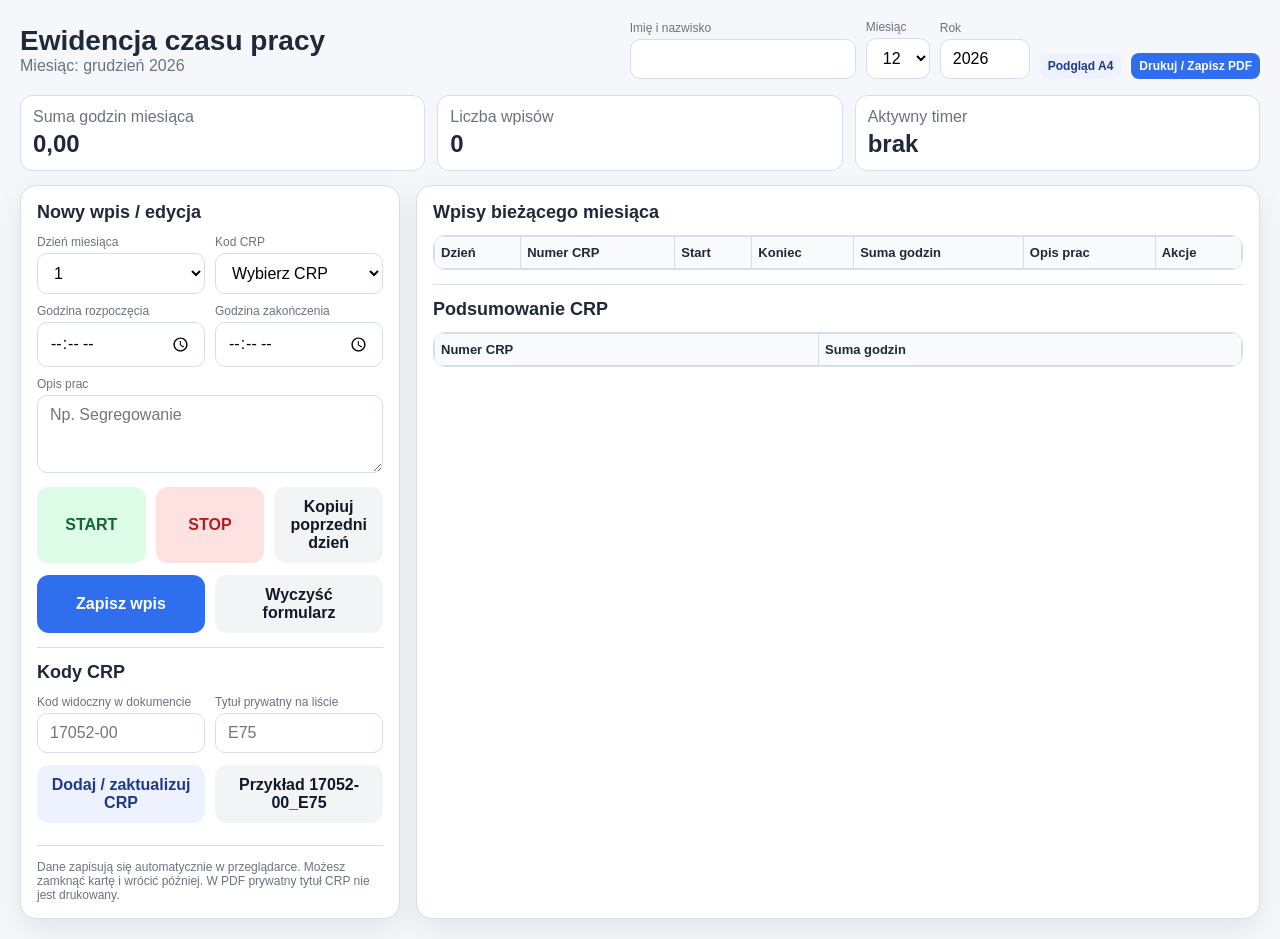
==== Ewidencja v2.html @ 14634619 "Add files via upload" ====
<!DOCTYPE html>
<html lang="pl">
<head>
  <meta charset="UTF-8" />
  <meta name="viewport" content="width=device-width, initial-scale=1.0" />
  <title>Ewidencja czasu pracy</title>
  <style>
    :root {
      --bg: #f5f7fb;
      --panel: #ffffff;
      --line: #d7ddea;
      --text: #1f2937;
      --muted: #6b7280;
      --brand: #2f6fed;
      --brand-2: #1d4ed8;
      --weekend: #fce7f3;
      --danger: #b91c1c;
      --ok: #166534;
      --shadow: 0 10px 30px rgba(0,0,0,.08);
    }
    * { box-sizing: border-box; }
    body {
      margin: 0;
      font-family: Arial, Helvetica, sans-serif;
      background: var(--bg);
      color: var(--text);
    }
    .wrap {
      max-width: 1400px;
      margin: 0 auto;
      padding: 20px;
    }
    .topbar {
      display: flex;
      gap: 12px;
      flex-wrap: wrap;
      align-items: center;
      justify-content: space-between;
      margin-bottom: 16px;
    }
    h1 {
      margin: 0;
      font-size: 28px;
    }
    .muted { color: var(--muted); }
    .grid {
      display: grid;
      grid-template-columns: 380px 1fr;
      gap: 16px;
    }
    .panel {
      background: var(--panel);
      border: 1px solid var(--line);
      border-radius: 16px;
      box-shadow: var(--shadow);
      padding: 16px;
    }
    .panel h2 {
      margin: 0 0 12px;
      font-size: 18px;
    }
    .form-row {
      display: grid;
      grid-template-columns: 1fr 1fr;
      gap: 10px;
      margin-bottom: 10px;
    }
    .form-row.single { grid-template-columns: 1fr; }
    label {
      display: block;
      font-size: 12px;
      color: var(--muted);
      margin-bottom: 4px;
    }
    input, select, textarea, button {
      width: 100%;
      font: inherit;
    }
    input, select, textarea {
      border: 1px solid var(--line);
      border-radius: 10px;
      padding: 10px 12px;
      background: #fff;
    }
    textarea { min-height: 78px; resize: vertical; }
    .btns {
      display: grid;
      grid-template-columns: repeat(2, 1fr);
      gap: 10px;
      margin-top: 12px;
    }
    .btns-3 {
      display: grid;
      grid-template-columns: repeat(3, 1fr);
      gap: 10px;
    }
    button {
      border: 0;
      border-radius: 12px;
      padding: 11px 12px;
      cursor: pointer;
      font-weight: 700;
    }
    .primary { background: var(--brand); color: #fff; }
    .primary:hover { background: var(--brand-2); }
    .secondary { background: #eef2ff; color: #1e3a8a; }
    .ghost { background: #f3f4f6; color: #111827; }
    .danger { background: #fee2e2; color: var(--danger); }
    .success { background: #dcfce7; color: var(--ok); }
    .chips {
      display: flex;
      flex-wrap: wrap;
      gap: 8px;
      margin-top: 8px;
    }
    .chip {
      border: 1px solid var(--line);
      border-radius: 999px;
      padding: 6px 10px;
      background: #fff;
      font-size: 12px;
    }
    table {
      width: 100%;
      border-collapse: collapse;
      font-size: 13px;
      background: #fff;
    }
    th, td {
      border: 1px solid var(--line);
      padding: 8px 6px;
      vertical-align: top;
      text-align: left;
    }
    th {
      background: #f8fafc;
      position: sticky;
      top: 0;
      z-index: 1;
    }
    tr.weekend td { background: #fff7fb; }
    .table-wrap { max-height: 62vh; overflow: auto; border-radius: 12px; border: 1px solid var(--line); }
    .actions {
      display: flex;
      gap: 6px;
      flex-wrap: wrap;
    }
    .mini {
      width: auto;
      padding: 6px 8px;
      border-radius: 8px;
      font-size: 12px;
      font-weight: 700;
    }
    .summary {
      display: grid;
      grid-template-columns: repeat(3, 1fr);
      gap: 12px;
      margin-bottom: 14px;
    }
    .card {
      border: 1px solid var(--line);
      border-radius: 12px;
      background: #fff;
      padding: 12px;
    }
    .big {
      font-size: 24px;
      font-weight: 800;
      margin-top: 4px;
    }
    .hr { height: 1px; background: var(--line); margin: 14px 0; }
    .hint { font-size: 12px; color: var(--muted); }
    .inline {
      display: flex;
      gap: 10px;
      align-items: end;
    }

    /* A4 preview / print */
    #printSheet {
      display: none;
      background: white;
      color: black;
      width: 210mm;
      min-height: 297mm;
      padding: 8mm 8mm 6mm 8mm;
      margin: 0 auto;
      box-sizing: border-box;
      font-size: 10px;
    }
    .doc-title {
      font-size: 14px;
      font-weight: 700;
      margin-bottom: 8px;
    }
    .doc-meta {
      display: flex;
      justify-content: space-between;
      margin-bottom: 6px;
      font-size: 10px;
    }
    .doc-table th, .doc-table td {
      border: 1px solid #000;
      padding: 2px 3px;
      font-size: 9px;
      line-height: 1.1;
    }
    .doc-table th {
      background: #fff;
      text-align: center;
      font-weight: 700;
    }
    .doc-table tr.weekend td { background: #ffe8f2 !important; }
    .doc-bottom {
      margin-top: 6px;
      display: grid;
      grid-template-columns: 1fr 180px;
      gap: 12px;
    }
    .doc-sign {
      margin-top: 12px;
      display: grid;
      grid-template-columns: 1fr 1fr;
      gap: 18px;
    }
    .sign-line {
      margin-top: 18px;
      border-top: 1px solid #000;
      height: 14px;
      font-size: 9px;
      padding-top: 2px;
      text-align: center;
    }
    @page { size: A4 portrait; margin: 8mm; }
    @media (max-width: 1100px) {
      .grid { grid-template-columns: 1fr; }
      .summary { grid-template-columns: 1fr; }
    }
    @media print {
      body * { visibility: hidden !important; }
      #printSheet, #printSheet * { visibility: visible !important; }
      #printSheet {
        display: block !important;
        position: absolute;
        left: 0;
        top: 0;
        width: 210mm;
        min-height: 297mm;
        margin: 0;
        padding: 0;
      }
    }
  </style>
</head>
<body>
  <div class="wrap">
    <div class="topbar">
      <div>
        <h1>Ewidencja czasu pracy</h1>
        <div class="muted" id="monthLabel"></div>
      </div>
		<div class="inline">
  <div>
    <label>Imię i nazwisko</label>
    <input id="fullName" />
  </div>

  <div>
    <label>Miesiąc</label>
    <select id="monthSelect"></select>
  </div>

  <div>
    <label>Rok</label>
    <input id="yearInput" type="number" style="width:90px" />
  </div>

  <button class="secondary mini" id="previewBtn">Podgląd A4</button>
  <button class="primary mini" id="printBtn">Drukuj / Zapisz PDF</button>
</div>
    </div>

    <div class="summary">
      <div class="card"><div class="muted">Suma godzin miesiąca</div><div class="big" id="sumHours">0,0</div></div>
      <div class="card"><div class="muted">Liczba wpisów</div><div class="big" id="rowCount">0</div></div>
      <div class="card"><div class="muted">Aktywny timer</div><div class="big" id="timerState">brak</div></div>
    </div>

    <div class="grid">
      <div class="panel">
        <h2>Nowy wpis / edycja</h2>
        <div class="form-row">
          <div>
            <label>Dzień miesiąca</label>
            <select id="day"></select>
          </div>
          <div>
            <label>Kod CRP</label>
            <select id="crpSelect"></select>
          </div>
        </div>
        <div class="form-row">
          <div>
            <label>Godzina rozpoczęcia</label>
            <input id="startTime" type="time" />
          </div>
          <div>
            <label>Godzina zakończenia</label>
            <input id="endTime" type="time" />
          </div>
        </div>
        <div class="form-row single">
          <div>
            <label>Opis prac</label>
            <textarea id="description" placeholder="Np. Segregowanie"></textarea>
          </div>
        </div>
        <div class="btns-3">
          <button class="success" id="startBtn">START</button>
          <button class="danger" id="stopBtn">STOP</button>
          <button class="ghost" id="copyPrevBtn">Kopiuj poprzedni dzień</button>
        </div>
        <div class="btns">
          <button class="primary" id="saveBtn">Zapisz wpis</button>
          <button class="ghost" id="resetBtn">Wyczyść formularz</button>
        </div>
        <div class="hr"></div>
        <h2>Kody CRP</h2>
        <div class="form-row">
          <div>
            <label>Kod widoczny w dokumencie</label>
            <input id="crpCode" placeholder="17052-00" />
          </div>
          <div>
            <label>Tytuł prywatny na liście</label>
            <input id="crpLabel" placeholder="E75" />
          </div>
        </div>
        <div class="btns">
          <button class="secondary" id="addCrpBtn">Dodaj / zaktualizuj CRP</button>
          <button class="ghost" id="seedCrpBtn">Przykład 17052-00_E75</button>
        </div>
        <div class="chips" id="crpChips"></div>
        <div class="hr"></div>
        <div class="hint">
          Dane zapisują się automatycznie w przeglądarce. Możesz zamknąć kartę i wrócić później. W PDF prywatny tytuł CRP nie jest drukowany.
        </div>
      </div>

      <div class="panel">
        <h2>Wpisy bieżącego miesiąca</h2>
        <div class="table-wrap">
          <table>
            <thead>
              <tr>
                <th>Dzień</th>
                <th>Numer CRP</th>
                <th>Start</th>
                <th>Koniec</th>
                <th>Suma godzin</th>
                <th>Opis prac</th>
                <th>Akcje</th>
              </tr>
            </thead>
            <tbody id="entriesBody"></tbody>
          </table>
        </div>
        <div class="hr"></div>
        <h2>Podsumowanie CRP</h2>
        <div class="table-wrap" style="max-height:220px;">
          <table>
            <thead>
              <tr><th>Numer CRP</th><th>Suma godzin</th></tr>
            </thead>
            <tbody id="crpSummaryBody"></tbody>
          </table>
        </div>
      </div>
    </div>
  </div>

  <div id="printSheet"></div>

<script>
const STORAGE_KEY = 'ewidencja-czasu-pracy-v1';
const now = new Date();

const state = loadState() || {
  month: now.getMonth(),
  year: now.getFullYear(),
  fullName: '',
  crps: [],
  entries: [],
  activeTimer: null,
  editingId: null
};

const el = (id) => document.getElementById(id);

const monthLabel = el('monthLabel');
const daySelect = el('day');
const crpSelect = el('crpSelect');
const entriesBody = el('entriesBody');
const crpSummaryBody = el('crpSummaryBody');
const fullNameInput = el('fullName');
const printSheet = el('printSheet');

let monthSelect;
let yearInput;

function initMonthControls() {
  monthSelect = document.getElementById('monthSelect');
  yearInput = document.getElementById('yearInput');

  monthSelect.innerHTML = '';

  for (let i = 0; i < 12; i++) {
    const opt = document.createElement('option');
    opt.value = i;
    opt.textContent = i + 1;
    monthSelect.appendChild(opt);
  }

  monthSelect.value = state.month;
  yearInput.value = state.year;

  monthSelect.onchange = () => {
    state.month = Number(monthSelect.value);
    renderDays();
    renderEntries();
    updateMonthLabel();
    saveState();
  };

  yearInput.oninput = () => {
    state.year = Number(yearInput.value);
    renderDays();
    renderEntries();
    updateMonthLabel();
    saveState();
  };
}

function updateMonthLabel() {
  monthLabel.textContent =
    `Miesiąc: ${polishMonthYear(new Date(state.year, state.month, 1))}`;
}

function loadState() {
  try { return JSON.parse(localStorage.getItem(STORAGE_KEY)); }
  catch { return null; }
}

function saveState() {
  localStorage.setItem(STORAGE_KEY, JSON.stringify(state));
}

function polishMonthYear(d) {
  return d.toLocaleDateString('pl-PL', { month: 'long', year: 'numeric' });
}

function daysInMonth(year, month) {
  return new Date(year, month + 1, 0).getDate();
}

function isWeekend(day) {
  const d = new Date(state.year, state.month, day);
  const w = d.getDay();
  return w === 0 || w === 6;
}

function decimalHours(start, end) {
  if (!start || !end) return 0;
  const [sh, sm] = start.split(':').map(Number);
  const [eh, em] = end.split(':').map(Number);
  let minutes = (eh * 60 + em) - (sh * 60 + sm);
  if (minutes < 0) minutes += 24 * 60;
  return Math.round((minutes / 60) * 100) / 100;
}

function fmtHours(num) {
  return (Math.round(num * 100) / 100).toFixed(2).replace('.', ',');
}

function renderDays() {
  const total = daysInMonth(state.year, state.month);
  daySelect.innerHTML = '';
  for (let i = 1; i <= total; i++) {
    const opt = document.createElement('option');
    opt.value = i;
    opt.textContent = i;
    daySelect.appendChild(opt);
  }
}

function crpDisplayName(crp) {
  return crp.label ? `${crp.code}_${crp.label}` : crp.code;
}

function renderCrps() {
  crpSelect.innerHTML = '';
  const blank = document.createElement('option');
  blank.value = '';
  blank.textContent = 'Wybierz CRP';
  crpSelect.appendChild(blank);

  state.crps.forEach((crp) => {
    const opt = document.createElement('option');
    opt.value = crp.id;
    opt.textContent = crpDisplayName(crp);
    crpSelect.appendChild(opt);
  });
}

function renderEntries() {
  entriesBody.innerHTML = '';

  state.entries.forEach((entry) => {
    const tr = document.createElement('tr');
    if (isWeekend(entry.day)) tr.classList.add('weekend');

    const crp = state.crps.find(c => c.id === entry.crpId);

    tr.innerHTML = `
      <td>${entry.day}</td>
      <td>${crp ? crpDisplayName(crp) : ''}</td>
      <td>${entry.start}</td>
      <td>${entry.end}</td>
      <td>${fmtHours(entry.hours)}</td>
      <td>${entry.description}</td>
      <td></td>
    `;

    entriesBody.appendChild(tr);
  });

  updateSummary();
}

function updateSummary() {
  const total = state.entries.reduce((a,e) => a + (e.hours || 0), 0);
  el('sumHours').textContent = fmtHours(total);
  el('rowCount').textContent = state.entries.length;
  saveState();
}

function saveEntry() {
  const entry = {
    id: crypto.randomUUID(),
    day: Number(daySelect.value),
    crpId: crpSelect.value,
    start: el('startTime').value,
    end: el('endTime').value,
    description: el('description').value,
    hours: decimalHours(el('startTime').value, el('endTime').value)
  };

  state.entries.push(entry);
  renderEntries();
}

function addOrUpdateCrp() {
  const code = el('crpCode').value;
  const label = el('crpLabel').value;

  if (!code) return;

  state.crps.push({ id: crypto.randomUUID(), code, label });
  renderCrps();
}

function startTimer() {
  const d = new Date();
  el('startTime').value = d.toTimeString().slice(0,5);
}

function stopTimer() {
  const d = new Date();
  el('endTime').value = d.toTimeString().slice(0,5);
}

el('saveBtn').onclick = saveEntry;
el('addCrpBtn').onclick = addOrUpdateCrp;
el('startBtn').onclick = startTimer;
el('stopBtn').onclick = stopTimer;

fullNameInput.oninput = () => {
  state.fullName = fullNameInput.value;
  saveState();
};

renderDays();
renderCrps();
renderEntries();

initMonthControls();
updateMonthLabel();
</script>
</body>
</html>
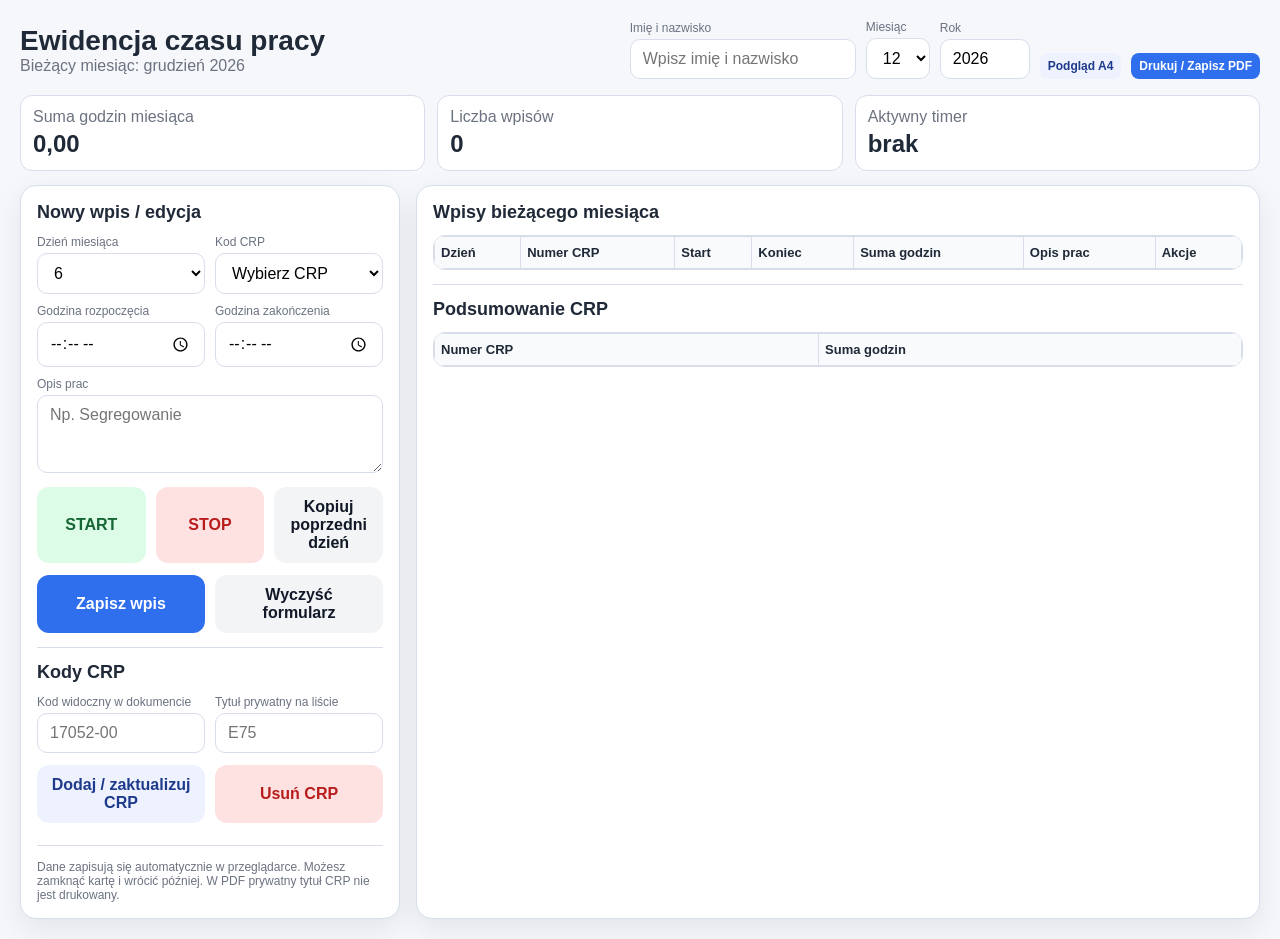
==== commit b1b3399d: "Add files via upload" ====
--- a/Ewidencja v2.html
+++ b/Ewidencja v2.html
@@ -175,9 +175,9 @@
       display: flex;
       gap: 10px;
       align-items: end;
-    }
-
-    /* A4 preview / print */
+      flex-wrap: wrap;
+    }
+
     #printSheet {
       display: none;
       background: white;
@@ -189,17 +189,6 @@
       box-sizing: border-box;
       font-size: 10px;
     }
-    .doc-title {
-      font-size: 14px;
-      font-weight: 700;
-      margin-bottom: 8px;
-    }
-    .doc-meta {
-      display: flex;
-      justify-content: space-between;
-      margin-bottom: 6px;
-      font-size: 10px;
-    }
     .doc-table th, .doc-table td {
       border: 1px solid #000;
       padding: 2px 3px;
@@ -210,33 +199,17 @@
       background: #fff;
       text-align: center;
       font-weight: 700;
-    }
-    .doc-table tr.weekend td { background: #ffe8f2 !important; }
-    .doc-bottom {
-      margin-top: 6px;
-      display: grid;
-      grid-template-columns: 1fr 180px;
-      gap: 12px;
-    }
-    .doc-sign {
-      margin-top: 12px;
-      display: grid;
-      grid-template-columns: 1fr 1fr;
-      gap: 18px;
-    }
-    .sign-line {
-      margin-top: 18px;
-      border-top: 1px solid #000;
-      height: 14px;
-      font-size: 9px;
-      padding-top: 2px;
-      text-align: center;
-    }
+      position: static;
+    }
+    .doc-table tr.weekend td { background: #FFF2CC !important; }
+
     @page { size: A4 portrait; margin: 8mm; }
+
     @media (max-width: 1100px) {
       .grid { grid-template-columns: 1fr; }
       .summary { grid-template-columns: 1fr; }
     }
+
     @media print {
       body * { visibility: hidden !important; }
       #printSheet, #printSheet * { visibility: visible !important; }
@@ -260,29 +233,30 @@
         <h1>Ewidencja czasu pracy</h1>
         <div class="muted" id="monthLabel"></div>
       </div>
-		<div class="inline">
-  <div>
-    <label>Imię i nazwisko</label>
-    <input id="fullName" />
-  </div>
-
-  <div>
-    <label>Miesiąc</label>
-    <select id="monthSelect"></select>
-  </div>
-
-  <div>
-    <label>Rok</label>
-    <input id="yearInput" type="number" style="width:90px" />
-  </div>
-
-  <button class="secondary mini" id="previewBtn">Podgląd A4</button>
-  <button class="primary mini" id="printBtn">Drukuj / Zapisz PDF</button>
-</div>
+
+      <div class="inline">
+        <div>
+          <label>Imię i nazwisko</label>
+          <input id="fullName" placeholder="Wpisz imię i nazwisko" />
+        </div>
+
+        <div>
+          <label>Miesiąc</label>
+          <select id="monthSelect"></select>
+        </div>
+
+        <div>
+          <label>Rok</label>
+          <input id="yearInput" type="number" style="width:90px" />
+        </div>
+
+        <button class="secondary mini" id="previewBtn">Podgląd A4</button>
+        <button class="primary mini" id="printBtn">Drukuj / Zapisz PDF</button>
+      </div>
     </div>
 
     <div class="summary">
-      <div class="card"><div class="muted">Suma godzin miesiąca</div><div class="big" id="sumHours">0,0</div></div>
+      <div class="card"><div class="muted">Suma godzin miesiąca</div><div class="big" id="sumHours">0,00</div></div>
       <div class="card"><div class="muted">Liczba wpisów</div><div class="big" id="rowCount">0</div></div>
       <div class="card"><div class="muted">Aktywny timer</div><div class="big" id="timerState">brak</div></div>
     </div>
@@ -300,6 +274,7 @@
             <select id="crpSelect"></select>
           </div>
         </div>
+
         <div class="form-row">
           <div>
             <label>Godzina rozpoczęcia</label>
@@ -310,22 +285,27 @@
             <input id="endTime" type="time" />
           </div>
         </div>
+
         <div class="form-row single">
           <div>
             <label>Opis prac</label>
             <textarea id="description" placeholder="Np. Segregowanie"></textarea>
           </div>
         </div>
+
         <div class="btns-3">
           <button class="success" id="startBtn">START</button>
           <button class="danger" id="stopBtn">STOP</button>
           <button class="ghost" id="copyPrevBtn">Kopiuj poprzedni dzień</button>
         </div>
+
         <div class="btns">
           <button class="primary" id="saveBtn">Zapisz wpis</button>
           <button class="ghost" id="resetBtn">Wyczyść formularz</button>
         </div>
+
         <div class="hr"></div>
+
         <h2>Kody CRP</h2>
         <div class="form-row">
           <div>
@@ -337,11 +317,14 @@
             <input id="crpLabel" placeholder="E75" />
           </div>
         </div>
+
         <div class="btns">
           <button class="secondary" id="addCrpBtn">Dodaj / zaktualizuj CRP</button>
-          <button class="ghost" id="seedCrpBtn">Przykład 17052-00_E75</button>
-        </div>
+          <button class="danger" id="deleteCrpBtn">Usuń CRP</button>
+        </div>
+
         <div class="chips" id="crpChips"></div>
+
         <div class="hr"></div>
         <div class="hint">
           Dane zapisują się automatycznie w przeglądarce. Możesz zamknąć kartę i wrócić później. W PDF prywatny tytuł CRP nie jest drukowany.
@@ -366,7 +349,9 @@
             <tbody id="entriesBody"></tbody>
           </table>
         </div>
+
         <div class="hr"></div>
+
         <h2>Podsumowanie CRP</h2>
         <div class="table-wrap" style="max-height:220px;">
           <table>
@@ -382,123 +367,609 @@
 
   <div id="printSheet"></div>
 
-<script>
-const STORAGE_KEY = 'ewidencja-czasu-pracy-v1';
-const now = new Date();
-
-const state = loadState() || {
-  month: now.getMonth(),
-  year: now.getFullYear(),
-  fullName: '',
-  crps: [],
-  entries: [],
-  activeTimer: null,
-  editingId: null
-};
-
-const el = (id) => document.getElementById(id);
-
-const monthLabel = el('monthLabel');
-const daySelect = el('day');
-const crpSelect = el('crpSelect');
-const entriesBody = el('entriesBody');
-const crpSummaryBody = el('crpSummaryBody');
-const fullNameInput = el('fullName');
-const printSheet = el('printSheet');
-
-let monthSelect;
-let yearInput;
-
-function initMonthControls() {
-  monthSelect = document.getElementById('monthSelect');
-  yearInput = document.getElementById('yearInput');
-
-  monthSelect.innerHTML = '';
-
-  for (let i = 0; i < 12; i++) {
-    const opt = document.createElement('option');
-    opt.value = i;
-    opt.textContent = i + 1;
-    monthSelect.appendChild(opt);
-  }
-
-  monthSelect.value = state.month;
-  yearInput.value = state.year;
-
-  monthSelect.onchange = () => {
-    state.month = Number(monthSelect.value);
-    renderDays();
-    renderEntries();
-    updateMonthLabel();
+  <script>
+    const STORAGE_PREFIX = 'ewidencja-czasu-pracy-v3';
+    const now = new Date();
+
+    function defaultState(month = now.getMonth(), year = now.getFullYear()) {
+      return {
+        month,
+        year,
+        fullName: '',
+        crps: [],
+        entries: [],
+        activeTimer: null,
+        editingId: null
+      };
+    }
+
+    let state = defaultState();
+
+    const el = (id) => document.getElementById(id);
+    const monthLabel = el('monthLabel');
+    const daySelect = el('day');
+    const crpSelect = el('crpSelect');
+    const entriesBody = el('entriesBody');
+    const crpSummaryBody = el('crpSummaryBody');
+    const fullNameInput = el('fullName');
+    const printSheet = el('printSheet');
+    const monthSelect = el('monthSelect');
+    const yearInput = el('yearInput');
+
+    function getStorageKey(year = state.year, month = state.month) {
+      return `${STORAGE_PREFIX}-${year}-${month}`;
+    }
+
+    function loadMonthState(year = state.year, month = state.month) {
+      try {
+        const raw = localStorage.getItem(getStorageKey(year, month));
+        return raw ? JSON.parse(raw) : null;
+      } catch {
+        return null;
+      }
+    }
+
+    function saveState() {
+      localStorage.setItem(getStorageKey(), JSON.stringify(state));
+    }
+
+    function switchMonthYear(month, year) {
+      const saved = loadMonthState(year, month);
+      state = saved || defaultState(month, year);
+
+      monthSelect.value = String(state.month);
+      yearInput.value = String(state.year);
+      fullNameInput.value = state.fullName || '';
+
+      renderDays();
+      renderCrps();
+      renderEntries();
+      updateMonthLabel();
+      buildPrintPreview(false);
+    }
+
+    function polishMonthYear(d) {
+      return d.toLocaleDateString('pl-PL', { month: 'long', year: 'numeric' });
+    }
+
+    function daysInMonth(year, month) {
+      return new Date(year, month + 1, 0).getDate();
+    }
+
+    function isWeekend(day) {
+      const d = new Date(state.year, state.month, day);
+      const w = d.getDay();
+      return w === 0 || w === 6;
+    }
+
+    function decimalHours(start, end) {
+      if (!start || !end) return 0;
+      const [sh, sm] = start.split(':').map(Number);
+      const [eh, em] = end.split(':').map(Number);
+      let minutes = (eh * 60 + em) - (sh * 60 + sm);
+      if (minutes < 0) minutes += 24 * 60;
+      return Math.round((minutes / 60) * 100) / 100;
+    }
+
+    function fmtHours(num) {
+      return (Math.round(num * 100) / 100).toFixed(2).replace('.', ',');
+    }
+
+    function updateMonthLabel() {
+      monthLabel.textContent = `Bieżący miesiąc: ${polishMonthYear(new Date(state.year, state.month, 1))}`;
+    }
+
+    function initMonthControls() {
+      monthSelect.innerHTML = '';
+      for (let i = 0; i < 12; i++) {
+        const opt = document.createElement('option');
+        opt.value = i;
+        opt.textContent = i + 1;
+        monthSelect.appendChild(opt);
+      }
+
+      yearInput.value = String(state.year);
+      monthSelect.value = String(state.month);
+
+      monthSelect.onchange = () => {
+        switchMonthYear(Number(monthSelect.value), Number(yearInput.value));
+      };
+
+      yearInput.oninput = () => {
+        const newYear = Number(yearInput.value);
+        if (!Number.isFinite(newYear) || !yearInput.value.trim()) return;
+        switchMonthYear(Number(monthSelect.value), newYear);
+      };
+    }
+
+    function renderDays() {
+      const total = daysInMonth(state.year, state.month);
+      const prevValue = Number(daySelect.value) || Math.min(now.getDate(), total);
+
+      daySelect.innerHTML = '';
+      for (let i = 1; i <= total; i++) {
+        const opt = document.createElement('option');
+        opt.value = i;
+        opt.textContent = i;
+        daySelect.appendChild(opt);
+      }
+
+      daySelect.value = String(prevValue <= total ? prevValue : 1);
+    }
+
+    function crpDisplayName(crp) {
+      return crp.label ? `${crp.code}_${crp.label}` : crp.code;
+    }
+
+    function renderCrps() {
+      crpSelect.innerHTML = '';
+      const blank = document.createElement('option');
+      blank.value = '';
+      blank.textContent = 'Wybierz CRP';
+      crpSelect.appendChild(blank);
+
+      state.crps.forEach((crp) => {
+        const opt = document.createElement('option');
+        opt.value = crp.id;
+        opt.textContent = crpDisplayName(crp);
+        crpSelect.appendChild(opt);
+      });
+
+      el('crpChips').innerHTML = '';
+
+state.crps.forEach((crp) => {
+  el('crpChips').innerHTML = '';
+
+state.crps.forEach((crp) => {
+  const chip = document.createElement('div');
+  chip.className = 'chip';
+  chip.textContent = crpDisplayName(crp);
+  chip.title = 'Kliknij, aby wczytać do edycji';
+  chip.style.cursor = 'pointer';
+
+  chip.onclick = () => {
+    el('crpCode').value = crp.code;
+    el('crpLabel').value = crp.label || '';
+  };
+
+  el('crpChips').appendChild(chip);
+});
+
+  // tekst CRP
+  const label = document.createElement('span');
+  label.textContent = crpDisplayName(crp);
+  label.style.cursor = 'pointer';
+  label.title = 'Kliknij, aby wczytać do edycji';
+
+  label.onclick = () => {
+    el('crpCode').value = crp.code;
+    el('crpLabel').value = crp.label || '';
+  };
+
+  // ❌ usuwanie
+  const remove = document.createElement('span');
+  remove.textContent = '✕';
+  remove.style.cursor = 'pointer';
+  remove.style.color = '#b91c1c';
+  remove.style.fontWeight = 'bold';
+
+  remove.onclick = () => {
+    if (!confirm(`Usunąć CRP ${crp.code}?`)) return;
+
+    // sprawdzenie czy używany
+    const used = state.entries.some(e => e.crpId === crp.id);
+    if (used) {
+      alert('Nie możesz usunąć CRP używanego we wpisach!');
+      return;
+    }
+
+    state.crps = state.crps.filter(c => c.id !== crp.id);
+    renderCrps();
     saveState();
   };
 
-  yearInput.oninput = () => {
-    state.year = Number(yearInput.value);
-    renderDays();
-    renderEntries();
-    updateMonthLabel();
-    saveState();
-  };
+  chip.appendChild(label);
+  chip.appendChild(remove);
+
+  el('crpChips').appendChild(chip);
+});
+    }
+
+    function escapeHtml(str) {
+      return String(str).replace(/[&<>\"]/g, c => ({
+        '&': '&amp;',
+        '<': '&lt;',
+        '>': '&gt;',
+        '"': '&quot;'
+      }[c]));
+    }
+
+    function updateSummary() {
+      const total = state.entries.reduce((a, e) => a + (e.hours || 0), 0);
+      el('sumHours').textContent = fmtHours(total);
+      el('rowCount').textContent = String(state.entries.length);
+      el('timerState').textContent = state.activeTimer
+        ? `dzień ${state.activeTimer.day}, od ${state.activeTimer.start}`
+        : 'brak';
+
+      const map = new Map();
+      state.entries.forEach((e) => {
+        const crp = state.crps.find(c => c.id === e.crpId);
+        const code = crp ? crp.code : '';
+        if (!code) return;
+        map.set(code, (map.get(code) || 0) + (e.hours || 0));
+      });
+
+      crpSummaryBody.innerHTML = '';
+      [...map.entries()]
+        .sort((a, b) => a[0].localeCompare(b[0]))
+        .forEach(([code, hours]) => {
+          const tr = document.createElement('tr');
+          tr.innerHTML = `<td>${escapeHtml(code)}</td><td>${fmtHours(hours)}</td>`;
+          crpSummaryBody.appendChild(tr);
+        });
+
+      fullNameInput.value = state.fullName || '';
+      buildPrintPreview(false);
+      saveState();
+    }
+
+    function renderEntries() {
+      const sorted = [...state.entries].sort((a, b) =>
+        a.day - b.day || (a.start || '').localeCompare(b.start || '')
+      );
+
+      entriesBody.innerHTML = '';
+
+      sorted.forEach((entry) => {
+        const tr = document.createElement('tr');
+        if (isWeekend(entry.day)) tr.classList.add('weekend');
+
+        const crp = state.crps.find(c => c.id === entry.crpId);
+
+        tr.innerHTML = `
+          <td>${entry.day}</td>
+          <td>${crp ? escapeHtml(crpDisplayName(crp)) : ''}</td>
+          <td>${entry.start || ''}</td>
+          <td>${entry.end || ''}</td>
+          <td>${fmtHours(entry.hours || 0)}</td>
+          <td>${escapeHtml(entry.description || '')}</td>
+          <td>
+            <div class="actions">
+              <button class="mini secondary" data-edit="${entry.id}">Edytuj</button>
+              <button class="mini ghost" data-duplicate="${entry.id}">Duplikuj</button>
+              <button class="mini danger" data-delete="${entry.id}">Usuń</button>
+            </div>
+          </td>`;
+        entriesBody.appendChild(tr);
+      });
+
+      entriesBody.querySelectorAll('[data-edit]').forEach(btn => {
+        btn.onclick = () => editEntry(btn.dataset.edit);
+      });
+      entriesBody.querySelectorAll('[data-delete]').forEach(btn => {
+        btn.onclick = () => deleteEntry(btn.dataset.delete);
+      });
+      entriesBody.querySelectorAll('[data-duplicate]').forEach(btn => {
+        btn.onclick = () => duplicateEntry(btn.dataset.duplicate);
+      });
+
+      updateSummary();
+    }
+
+    function resetForm() {
+      state.editingId = null;
+      el('startTime').value = '';
+      el('endTime').value = '';
+      el('description').value = '';
+      crpSelect.value = '';
+    }
+
+    function saveEntry() {
+      const day = Number(daySelect.value);
+      const crpId = crpSelect.value;
+      const start = el('startTime').value;
+      const end = el('endTime').value;
+      const description = el('description').value.trim();
+
+      if (!day || !crpId || !start || !end) {
+        alert('Uzupełnij dzień, CRP, start i koniec.');
+        return;
+      }
+
+      const hours = decimalHours(start, end);
+      const payload = { day, crpId, start, end, hours, description };
+
+      if (state.editingId) {
+        const idx = state.entries.findIndex(e => e.id === state.editingId);
+        if (idx >= 0) state.entries[idx] = { ...state.entries[idx], ...payload };
+      } else {
+        state.entries.push({ id: crypto.randomUUID(), ...payload });
+      }
+
+      resetForm();
+      renderEntries();
+    }
+
+    function editEntry(id) {
+      const e = state.entries.find(x => x.id === id);
+      if (!e) return;
+      state.editingId = id;
+      daySelect.value = String(e.day);
+      crpSelect.value = e.crpId;
+      el('startTime').value = e.start || '';
+      el('endTime').value = e.end || '';
+      el('description').value = e.description || '';
+      window.scrollTo({ top: 0, behavior: 'smooth' });
+    }
+
+    function deleteEntry(id) {
+      if (!confirm('Usunąć wpis?')) return;
+      state.entries = state.entries.filter(e => e.id !== id);
+      if (state.editingId === id) resetForm();
+      renderEntries();
+    }
+
+    function duplicateEntry(id) {
+      const e = state.entries.find(x => x.id === id);
+      if (!e) return;
+      state.entries.push({ ...e, id: crypto.randomUUID() });
+      renderEntries();
+    }
+
+    function copyPreviousDay() {
+      const day = Number(daySelect.value);
+      if (day <= 1) return alert('Brak poprzedniego dnia do skopiowania.');
+      const prev = state.entries.filter(e => e.day === day - 1);
+      if (!prev.length) return alert('Poprzedni dzień nie ma wpisów.');
+      prev.forEach(e => state.entries.push({ ...e, id: crypto.randomUUID(), day }));
+      renderEntries();
+    }
+
+    function addOrUpdateCrp() {
+      const code = el('crpCode').value.trim();
+      const label = el('crpLabel').value.trim();
+
+      if (!code) return alert('Wpisz kod CRP.');
+
+      const existing = state.crps.find(c => c.code === code);
+      if (existing) {
+        existing.label = label;
+      } else {
+        state.crps.push({ id: crypto.randomUUID(), code, label });
+      }
+
+      el('crpCode').value = '';
+      el('crpLabel').value = '';
+      renderCrps();
+      saveState();
+    }
+
+    function startTimer() {
+      const day = Number(daySelect.value);
+      const crpId = crpSelect.value;
+      if (!crpId) return alert('Najpierw wybierz CRP.');
+
+      const d = new Date();
+      state.activeTimer = {
+        day,
+        crpId,
+        start: `${String(d.getHours()).padStart(2,'0')}:${String(d.getMinutes()).padStart(2,'0')}`,
+        description: el('description').value.trim()
+      };
+
+      el('startTime').value = state.activeTimer.start;
+      updateSummary();
+    }
+
+    function stopTimer() {
+      if (!state.activeTimer) return alert('Brak aktywnego timera.');
+
+      const d = new Date();
+      const end = `${String(d.getHours()).padStart(2,'0')}:${String(d.getMinutes()).padStart(2,'0')}`;
+
+      const payload = {
+        id: crypto.randomUUID(),
+        day: state.activeTimer.day,
+        crpId: state.activeTimer.crpId,
+        start: state.activeTimer.start,
+        end,
+        hours: decimalHours(state.activeTimer.start, end),
+        description: el('description').value.trim() || state.activeTimer.description || ''
+      };
+
+      state.entries.push(payload);
+      state.activeTimer = null;
+      el('endTime').value = end;
+      renderEntries();
+    }
+
+    function buildPrintPreview(showAlert = false) {
+      const totalDays = daysInMonth(state.year, state.month);
+      const byDay = new Map();
+
+      state.entries.forEach(e => {
+        if (!byDay.has(e.day)) byDay.set(e.day, []);
+        byDay.get(e.day).push(e);
+      });
+
+	let rows = '';
+      let totalRows = 0;
+		for (let day = 1; day <= totalDays; day++) {
+		const entries = byDay.get(day) || [];
+		totalRows += entries.length ? entries.length : 1;
 }
-
-function updateMonthLabel() {
-  monthLabel.textContent =
-    `Miesiąc: ${polishMonthYear(new Date(state.year, state.month, 1))}`;
-}
-
-function loadState() {
-  try { return JSON.parse(localStorage.getItem(STORAGE_KEY)); }
-  catch { return null; }
-}
-
-function saveState() {
-  localStorage.setItem(STORAGE_KEY, JSON.stringify(state));
-}
-
-function polishMonthYear(d) {
-  return d.toLocaleDateString('pl-PL', { month: 'long', year: 'numeric' });
-}
-
-function daysInMonth(year, month) {
-  return new Date(year, month + 1, 0).getDate();
-}
-
-function isWeekend(day) {
-  const d = new Date(state.year, state.month, day);
-  const w = d.getDay();
-  return w === 0 || w === 6;
-}
-
-function decimalHours(start, end) {
-  if (!start || !end) return 0;
-  const [sh, sm] = start.split(':').map(Number);
-  const [eh, em] = end.split(':').map(Number);
-  let minutes = (eh * 60 + em) - (sh * 60 + sm);
-  if (minutes < 0) minutes += 24 * 60;
-  return Math.round((minutes / 60) * 100) / 100;
-}
-
-function fmtHours(num) {
-  return (Math.round(num * 100) / 100).toFixed(2).replace('.', ',');
-}
-
-function renderDays() {
-  const total = daysInMonth(state.year, state.month);
-  daySelect.innerHTML = '';
-  for (let i = 1; i <= total; i++) {
-    const opt = document.createElement('option');
-    opt.value = i;
-    opt.textContent = i;
-    daySelect.appendChild(opt);
+for (let day = 1; day <= totalDays; day++) {
+  const entries = (byDay.get(day) || []).sort((a, b) =>
+    (a.start || '').localeCompare(b.start || '')
+  );
+
+        if (!entries.length) {
+          rows += `<tr style="${isWeekend(day) ? 'background:#FFF2CC;' : ''}">
+  <td style="text-align:center; background:#FFF2CC;">${day}</td>
+  <td></td>
+  <td></td>
+  <td></td>
+  <td style="text-align:right;"></td>
+  <td></td>
+  <td></td>
+
+  ${day === 1 ? `<td rowspan="${totalRows}" style="vertical-align:top;"></td>` : ''}
+
+</tr>`;
+        } else {
+          if (entries.length === 1) {
+  const entry = entries[0];
+  const crp = state.crps.find(c => c.id === entry.crpId);
+
+  rows += `<tr style="${isWeekend(day) ? 'background:#FFF2CC;' : ''}">
+  <td style="text-align:center; background:#FFF2CC;">${day}</td>
+  <td>${crp ? escapeHtml(crp.code) : ''}</td>
+  <td style="text-align:center;">${entry.start || ''}</td>
+  <td style="text-align:center;">${entry.end || ''}</td>
+  <td style="text-align:right;">${fmtHours(entry.hours || 0)}</td>
+  <td>${escapeHtml(entry.description || '')}</td>
+
+  <td></td>
+
+  ${day === 1 ? `<td rowspan="${totalRows}" style="vertical-align:top;"></td>` : ''}
+
+</tr>`;
+} else {
+  entries.forEach((entry, idx) => {
+    const crp = state.crps.find(c => c.id === entry.crpId);
+
+   rows += `<tr style="${isWeekend(day) ? 'background:#FFF2CC;' : ''}">
+  ${idx === 0 ? `<td rowspan="${entries.length}" style="text-align:center; background:#FFF2CC;">${day}</td>` : ''}
+
+  <td>${crp ? escapeHtml(crp.code) : ''}</td>
+  <td style="text-align:center;">${entry.start || ''}</td>
+  <td style="text-align:center;">${entry.end || ''}</td>
+  <td style="text-align:right;">${fmtHours(entry.hours || 0)}</td>
+  <td>${escapeHtml(entry.description || '')}</td>
+
+  <td></td>
+
+  ${day === 1 && idx === 0 ? `<td rowspan="${totalRows}" style="vertical-align:top;"></td>` : ''}
+
+</tr>`;
+  });
+};
+        }
+      }
+
+      const totalHours = state.entries.reduce((a, e) => a + (e.hours || 0), 0);
+      const map = new Map();
+
+      state.entries.forEach((e) => {
+        const crp = state.crps.find(c => c.id === e.crpId);
+        if (!crp) return;
+        map.set(crp.code, (map.get(crp.code) || 0) + (e.hours || 0));
+      });
+
+      const crpRows = [...map.entries()]
+        .sort((a, b) => a[0].localeCompare(b[0]))
+        .map(([code, h]) =>
+          `<tr><td>${escapeHtml(code)}</td><td style="text-align:right;">${fmtHours(h)}</td></tr>`
+        ).join('');
+
+      printSheet.innerHTML = `
+        <div style="text-align:center;font-weight:700;font-size:12px;margin-bottom:4px;">
+          EWIDENCJA CZASU PRACY
+        </div>
+
+       <div style="display:flex; justify-content:space-between; font-size:10px; margin-bottom:4px;">
+  <div>
+    Imię i Nazwisko: ${escapeHtml(state.fullName || '')}
+  </div>
+  <div>
+    ${polishMonthYear(new Date(state.year, state.month, 1))}
+  </div>
+</div>
+
+        <table class="doc-table" style="width:100%; border-collapse: collapse;">
+          <thead>
+            <tr>
+              <th style="width:5%">Dzień</th>
+              <th style="width:15%">Numer CRP</th>
+              <th style="width:12%">Godzina rozpoczęcia pracy</th>
+              <th style="width:12%">Godzina zakończenia pracy</th>
+              <th style="width:8%">Suma godzin</th>
+              <th style="width:28%">Opis prac</th>
+              <th style="width:10%">Podpis Kierownika</th>
+              <th style="width:10%">Podpis Lidera</th>
+            </tr>
+          </thead>
+          <tbody>
+            ${rows}
+          </tbody>
+        </table>
+
+        <div style="margin-top:6px;font-size:10px;">
+<span style="font-weight:900; font-size:11px;">
+  SUMA: ${fmtHours(totalHours)}
+</span>
+        </div>
+
+        <br>
+
+        <table class="doc-table" style="width:40%;">
+          <thead>
+            <tr><th>Numer CRP</th><th>Suma godzin</th></tr>
+          </thead>
+          <tbody>
+            ${crpRows}
+          </tbody>
+        </table>
+
+        <br><br>
+
+<div style="display:flex; justify-content:flex-end;">
+  <div style="width:220px; text-align:center; font-size:10px;">
+  <div style="border-top:1px solid #000; margin-bottom:6px;"></div>
+  Podpis osoby zatwierdzającej
+</div>
+</div>
+      `;
+
+      if (showAlert) {
+        alert('Podgląd A4 został odświeżony. Użyj Drukuj / Zapisz PDF.');
+      }
+    }
+
+    el('saveBtn').onclick = saveEntry;
+    el('resetBtn').onclick = resetForm;
+    el('addCrpBtn').onclick = addOrUpdateCrp;
+    el('deleteCrpBtn').onclick = () => {
+  const code = el('crpCode').value.trim();
+
+  if (!code) {
+    alert('Najpierw wpisz lub wybierz CRP do usunięcia.');
+    return;
   }
-}
-
-function crpDisplayName(crp) {
-  return crp.label ? `${crp.code}_${crp.label}` : crp.code;
-}
-
-function renderCrps() {
+
+  const crp = state.crps.find(c => c.code === code);
+
+  if (!crp) {
+    alert('Nie znaleziono takiego CRP.');
+    return;
+  }
+
+  // sprawdzenie czy używany
+  const used = state.entries.some(e => e.crpId === crp.id);
+  if (used) {
+    alert('Nie możesz usunąć CRP używanego we wpisach!');
+    return;
+  }
+
+  if (!confirm(`Usunąć CRP ${code}?`)) return;
+
+  state.crps = state.crps.filter(c => c.id !== crp.id);
+
+  el('crpCode').value = '';
+  el('crpLabel').value = '';
+
+  function renderCrps() {
   crpSelect.innerHTML = '';
   const blank = document.createElement('option');
   blank.value = '';
@@ -511,91 +982,41 @@
     opt.textContent = crpDisplayName(crp);
     crpSelect.appendChild(opt);
   });
+
+  el('crpChips').innerHTML = '';
+
+  state.crps.forEach((crp) => {
+    const chip = document.createElement('div');
+    chip.className = 'chip';
+    chip.textContent = crpDisplayName(crp);
+    chip.title = 'Kliknij, aby wczytać do edycji';
+    chip.style.cursor = 'pointer';
+
+    chip.onclick = () => {
+      el('crpCode').value = crp.code;
+      el('crpLabel').value = crp.label || '';
+    };
+
+    el('crpChips').appendChild(chip);
+  });
 }
-
-function renderEntries() {
-  entriesBody.innerHTML = '';
-
-  state.entries.forEach((entry) => {
-    const tr = document.createElement('tr');
-    if (isWeekend(entry.day)) tr.classList.add('weekend');
-
-    const crp = state.crps.find(c => c.id === entry.crpId);
-
-    tr.innerHTML = `
-      <td>${entry.day}</td>
-      <td>${crp ? crpDisplayName(crp) : ''}</td>
-      <td>${entry.start}</td>
-      <td>${entry.end}</td>
-      <td>${fmtHours(entry.hours)}</td>
-      <td>${entry.description}</td>
-      <td></td>
-    `;
-
-    entriesBody.appendChild(tr);
-  });
-
-  updateSummary();
-}
-
-function updateSummary() {
-  const total = state.entries.reduce((a,e) => a + (e.hours || 0), 0);
-  el('sumHours').textContent = fmtHours(total);
-  el('rowCount').textContent = state.entries.length;
-  saveState();
-}
-
-function saveEntry() {
-  const entry = {
-    id: crypto.randomUUID(),
-    day: Number(daySelect.value),
-    crpId: crpSelect.value,
-    start: el('startTime').value,
-    end: el('endTime').value,
-    description: el('description').value,
-    hours: decimalHours(el('startTime').value, el('endTime').value)
-  };
-
-  state.entries.push(entry);
-  renderEntries();
-}
-
-function addOrUpdateCrp() {
-  const code = el('crpCode').value;
-  const label = el('crpLabel').value;
-
-  if (!code) return;
-
-  state.crps.push({ id: crypto.randomUUID(), code, label });
-  renderCrps();
-}
-
-function startTimer() {
-  const d = new Date();
-  el('startTime').value = d.toTimeString().slice(0,5);
-}
-
-function stopTimer() {
-  const d = new Date();
-  el('endTime').value = d.toTimeString().slice(0,5);
-}
-
-el('saveBtn').onclick = saveEntry;
-el('addCrpBtn').onclick = addOrUpdateCrp;
-el('startBtn').onclick = startTimer;
-el('stopBtn').onclick = stopTimer;
-
-fullNameInput.oninput = () => {
-  state.fullName = fullNameInput.value;
   saveState();
 };
-
-renderDays();
-renderCrps();
-renderEntries();
-
-initMonthControls();
-updateMonthLabel();
-</script>
+    el('startBtn').onclick = startTimer;
+    el('stopBtn').onclick = stopTimer;
+    el('copyPrevBtn').onclick = copyPreviousDay;
+    el('previewBtn').onclick = () => buildPrintPreview(true);
+    el('printBtn').onclick = () => {
+      buildPrintPreview(false);
+      window.print();
+    };
+    fullNameInput.oninput = () => {
+      state.fullName = fullNameInput.value;
+      updateSummary();
+    };
+
+    initMonthControls();
+    switchMonthYear(now.getMonth(), now.getFullYear());
+  </script>
 </body>
 </html>
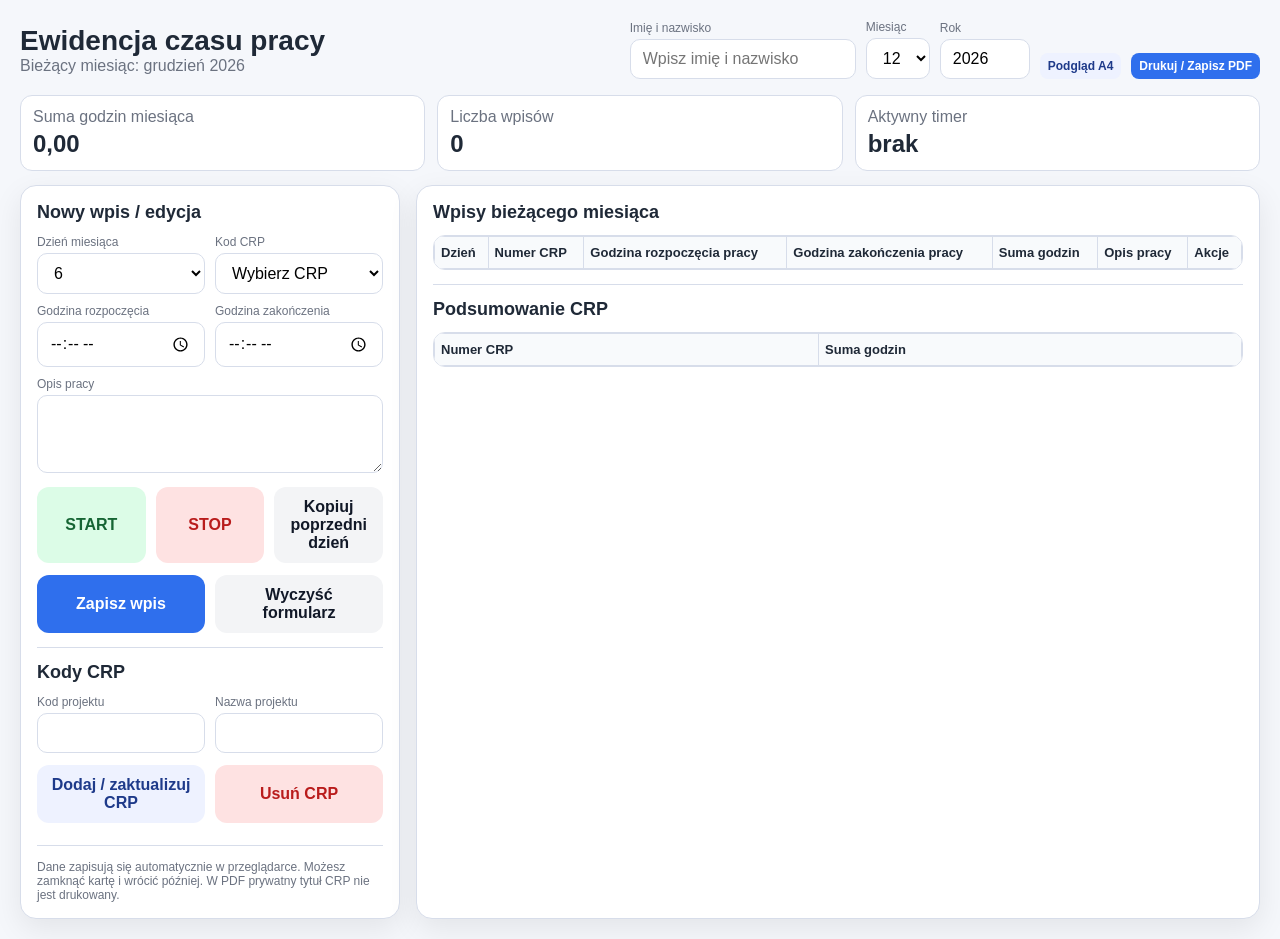
==== commit 0a22cea3: "Add files via upload" ====
--- a/Ewidencja v2.html
+++ b/Ewidencja v2.html
@@ -288,8 +288,8 @@
 
         <div class="form-row single">
           <div>
-            <label>Opis prac</label>
-            <textarea id="description" placeholder="Np. Segregowanie"></textarea>
+            <label>Opis pracy</label>
+            <textarea id="description" ></textarea>
           </div>
         </div>
 
@@ -309,12 +309,12 @@
         <h2>Kody CRP</h2>
         <div class="form-row">
           <div>
-            <label>Kod widoczny w dokumencie</label>
-            <input id="crpCode" placeholder="17052-00" />
+            <label>Kod projektu</label>
+            <input id="crpCode" />
           </div>
           <div>
-            <label>Tytuł prywatny na liście</label>
-            <input id="crpLabel" placeholder="E75" />
+            <label>Nazwa projektu</label>
+            <input id="crpLabel" />
           </div>
         </div>
 
@@ -339,10 +339,10 @@
               <tr>
                 <th>Dzień</th>
                 <th>Numer CRP</th>
-                <th>Start</th>
-                <th>Koniec</th>
+                <th>Godzina rozpoczęcia pracy</th>
+                <th>Godzina zakończenia pracy</th>
                 <th>Suma godzin</th>
-                <th>Opis prac</th>
+                <th>Opis pracy</th>
                 <th>Akcje</th>
               </tr>
             </thead>
@@ -887,15 +887,15 @@
   </div>
 </div>
 
-        <table class="doc-table" style="width:100%; border-collapse: collapse;">
+        <table class="doc-table" style="width:99%; border-collapse: collapse;">
           <thead>
             <tr>
               <th style="width:5%">Dzień</th>
-              <th style="width:15%">Numer CRP</th>
+              <th style="width:8%">Numer CRP</th>
               <th style="width:12%">Godzina rozpoczęcia pracy</th>
               <th style="width:12%">Godzina zakończenia pracy</th>
               <th style="width:8%">Suma godzin</th>
-              <th style="width:28%">Opis prac</th>
+              <th style="width:28%">Opis pracy</th>
               <th style="width:10%">Podpis Kierownika</th>
               <th style="width:10%">Podpis Lidera</th>
             </tr>
@@ -913,9 +913,10 @@
 
         <br>
 
-        <table class="doc-table" style="width:40%;">
+        <table class="doc-table" style="width:25%;">
           <thead>
-            <tr><th>Numer CRP</th><th>Suma godzin</th></tr>
+            <tr><th style="width:40%">Numer CRP</th>
+			<th style="width:50%">Suma godzin</th></tr>
           </thead>
           <tbody>
             ${crpRows}
@@ -940,7 +941,7 @@
     el('saveBtn').onclick = saveEntry;
     el('resetBtn').onclick = resetForm;
     el('addCrpBtn').onclick = addOrUpdateCrp;
-    el('deleteCrpBtn').onclick = () => {
+ el('deleteCrpBtn').onclick = () => {
   const code = el('crpCode').value.trim();
 
   if (!code) {
@@ -955,7 +956,6 @@
     return;
   }
 
-  // sprawdzenie czy używany
   const used = state.entries.some(e => e.crpId === crp.id);
   if (used) {
     alert('Nie możesz usunąć CRP używanego we wpisach!');
@@ -969,37 +969,8 @@
   el('crpCode').value = '';
   el('crpLabel').value = '';
 
-  function renderCrps() {
-  crpSelect.innerHTML = '';
-  const blank = document.createElement('option');
-  blank.value = '';
-  blank.textContent = 'Wybierz CRP';
-  crpSelect.appendChild(blank);
-
-  state.crps.forEach((crp) => {
-    const opt = document.createElement('option');
-    opt.value = crp.id;
-    opt.textContent = crpDisplayName(crp);
-    crpSelect.appendChild(opt);
-  });
-
-  el('crpChips').innerHTML = '';
-
-  state.crps.forEach((crp) => {
-    const chip = document.createElement('div');
-    chip.className = 'chip';
-    chip.textContent = crpDisplayName(crp);
-    chip.title = 'Kliknij, aby wczytać do edycji';
-    chip.style.cursor = 'pointer';
-
-    chip.onclick = () => {
-      el('crpCode').value = crp.code;
-      el('crpLabel').value = crp.label || '';
-    };
-
-    el('crpChips').appendChild(chip);
-  });
-}
+  renderCrps();
+  renderEntries();
   saveState();
 };
     el('startBtn').onclick = startTimer;
